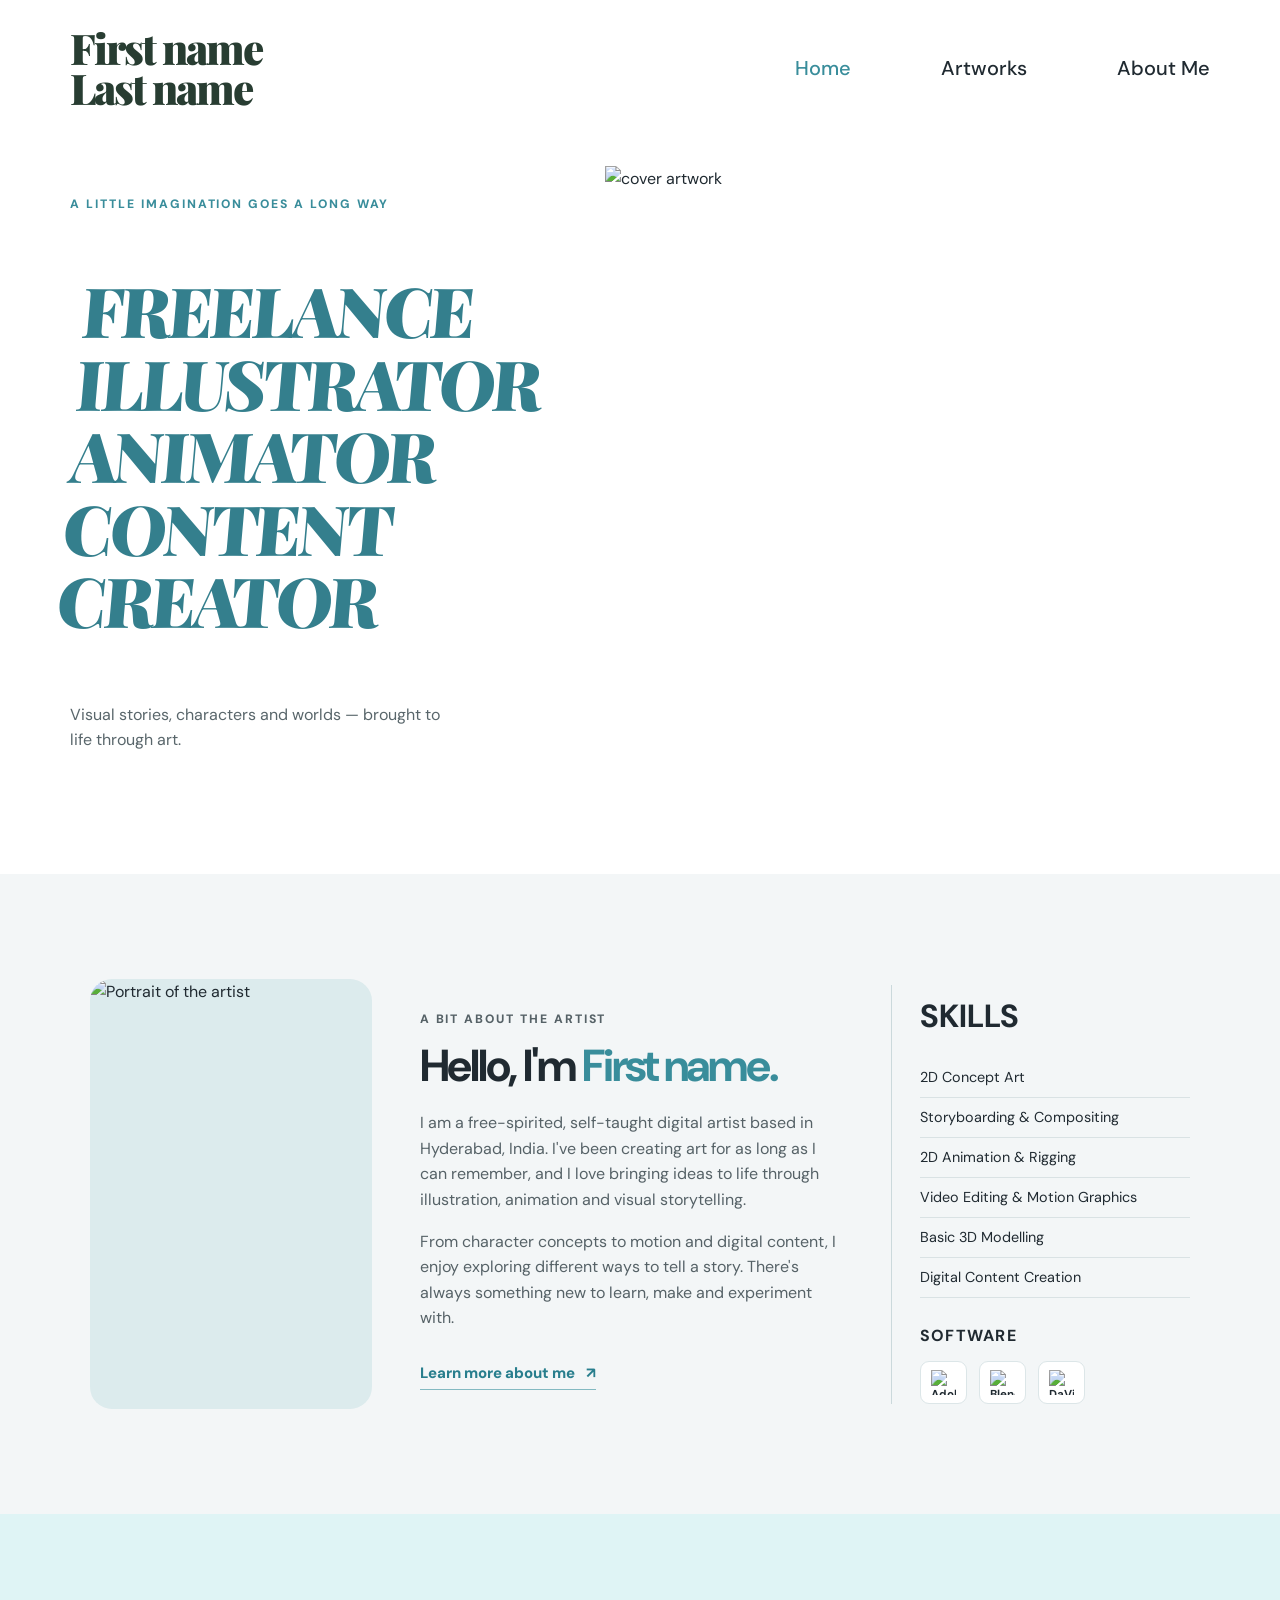
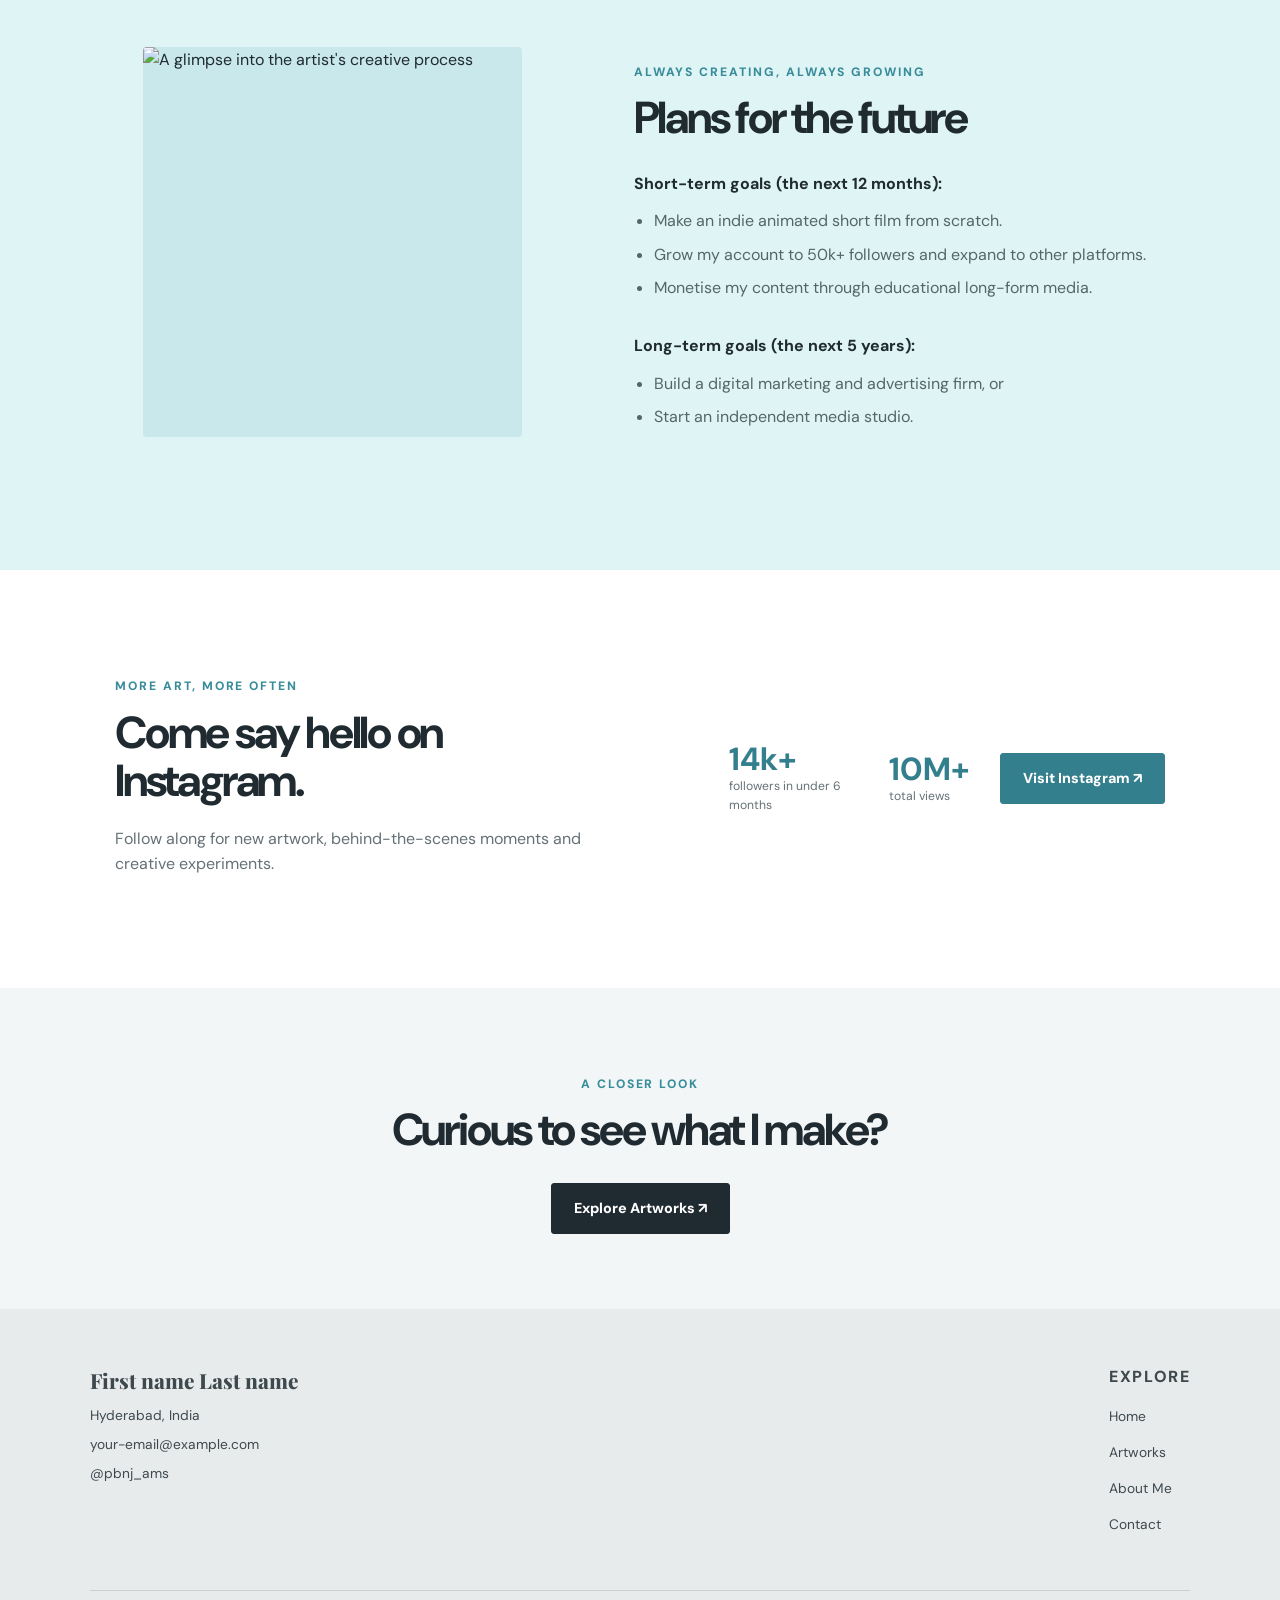
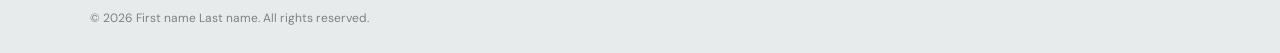
==== index.html @ 8cf7a6e0 "Rename home_page.html to index.html" ====
<!DOCTYPE html>
<html lang="en">
<head>
    <meta charset="UTF-8">
    <meta name="viewport" content="width=device-width, initial-scale=1.0">
    <title>Home</title>
    <link rel="preconnect" href="https://fonts.googleapis.com">
    <link rel="preconnect" href="https://fonts.gstatic.com" crossorigin>
    <link href="https://fonts.googleapis.com/css2?family=DM+Sans:wght@400;500;600;700;800&family=Playfair+Display:wght@700;800;900&display=swap" rel="stylesheet">
    <link rel="stylesheet" href="styles.css">
</head>
<body>
    <nav class="navbar">
        <a class="wordmark" href="home_page.html">First name<br>Last name</a>
        <div class="nav-links">
            <a class="active" href="home_page.html">Home</a>
            <a href="artworks_page.html">Artworks</a>
            <a href="#about">About Me</a>
        </div>
    </nav>

    <main>
        <header class="hero">
            <div class="hero-copy">
                <p class="eyebrow">A little imagination goes a long way</p>
                <h1>Freelance<br>Illustrator<br>Animator<br>Content Creator</h1>
                <p class="hero-note">Visual stories, characters and worlds — brought to life through art.</p>
            </div>
            <div class="hero-image">
                <img src="./Images/DTIYSylM.png" alt="cover artwork">
            </div>
        </header>

        <section class="about-preview" id="about">
            <div class="about-image-wrap">
                <img src="./Images/portrait-photo.jpg" alt="Portrait of the artist">
                
            </div>

            <div class="about-copy">
                <p class="section-kicker">A bit about the artist</p>
                <h2>Hello, I'm <span>First name.</span></h2>
                <p>I am a free-spirited, self-taught digital artist based in Hyderabad, India. I've been creating art for as long as I can remember, and I love bringing ideas to life through illustration, animation and visual storytelling.</p>
                <p>From character concepts to motion and digital content, I enjoy exploring different ways to tell a story. There's always something new to learn, make and experiment with.</p>
                <a class="text-link" href="Images/huevemberd2.png">Learn more about me <span>↗</span></a>
            </div>

            <aside class="skills-box">
                
                <h2>Skills</h2>
                <ul class="skills-list">
                    <li>2D Concept Art</li>
                    <li>Storyboarding &amp; Compositing</li>
                    <li>2D Animation &amp; Rigging</li>
                    <li>Video Editing &amp; Motion Graphics</li>
                    <li>Basic 3D Modelling</li>
                    <li>Digital Content Creation</li>
                </ul>
                <h3>Software</h3>
                <div class="software-list">
                    <div class="software-item">
                        <img src="https://upload.wikimedia.org/wikipedia/commons/a/af/Adobe_Photoshop_CC_icon.svg" alt="Adobe Photoshop logo">
                        
                    </div>
                    <div class="software-item">
                        <img src="https://upload.wikimedia.org/wikipedia/commons/0/0c/Blender_logo_no_text.svg" alt="Blender logo">
                        
                    </div>
                    <div class="software-item">
                        <img src="https://upload.wikimedia.org/wikipedia/commons/4/4d/DaVinci_Resolve_Studio.png" alt="DaVinci Resolve logo">
                        
                    </div>
                </div>
            </aside>
        </section>

        <section class="goals-section">
            <div class="goals-image">
                <img src="./goals-image.png" alt="A glimpse into the artist's creative process">
            </div>
            <div class="goals-copy">
                <p class="section-kicker">Always creating, always growing</p>
                <h2>Plans for the future</h2>
                <div class="goal-group">
                    <h3>Short-term goals (the next 12 months):</h3>
                    <ul>
                        <li>Make an indie animated short film from scratch.</li>
                        <li>Grow my account to 50k+ followers and expand to other platforms.</li>
                        <li>Monetise my content through educational long-form media.</li>
                    </ul>
                </div>
                <div class="goal-group">
                    <h3>Long-term goals (the next 5 years):</h3>
                    <ul>
                        <li>Build a digital marketing and advertising firm, or</li>
                        <li>Start an independent media studio.</li>
                    </ul>
                </div>
            </div>
        </section>

        <section class="instagram-cta">
            <div>
                <p class="section-kicker">More art, more often</p>
                <h2>Come say hello on Instagram.</h2>
                <p>Follow along for new artwork, behind-the-scenes moments and creative experiments.</p>
            </div>
            <div class="instagram-stats">
                <div><strong>14k+</strong><span>followers in under 6 months</span></div>
                <div><strong>10M+</strong><span>total views</span></div>
                <a class="button-link" href="https://www.instagram.com/pbnj_ams/" target="_blank" rel="noopener">Visit Instagram ↗</a>
            </div>
        </section>

        <section class="artworks-prompt">
            <p class="section-kicker">A closer look</p>
            <h2>Curious to see what I make?</h2>
            <a class="button-link button-dark" href="artworks_page.html">Explore Artworks <span>↗</span></a>
        </section>
    </main>

    <footer class="site-footer">
        <div class="footer-contact">
            <a class="footer-wordmark" href="home_page.html">First name Last name</a>
            <p>Hyderabad, India</p>
            <p><a href="mailto:your-email@example.com">your-email@example.com</a></p>
            <p><a href="https://www.instagram.com/pbnj_ams/" target="_blank" rel="noopener">@pbnj_ams</a></p>
        </div>
        <div class="footer-nav">
            <p>Explore</p>
            <a href="home_page.html">Home</a>
            <a href="artworks_page.html">Artworks</a>
            <a href="about_page.html">About Me</a>
            <a href="mailto:your-email@example.com">Contact</a>
        </div>
        <p class="copyright">© 2026 First name Last name. All rights reserved.</p>
    </footer>
</body>
</html>
---- styles.css ----
* {
    box-sizing: border-box;
}

html {
    scroll-behavior: smooth;
}

body {
    margin: 0;
    background: #ffffff;
    color: #202a31;
    font-family: "DM Sans", Arial, sans-serif;
    line-height: 1.6;
}

img {
    display: block;
    max-width: 100%;
}

a {
    color: inherit;
    text-decoration: none;
}

.navbar {
    display: flex;
    justify-content: space-between;
    align-items: center;
    gap: 30px;
    padding: 28px 5.5%;
    background: #ffffff;
}

.wordmark {
    color: #283d32;
    font-family: "Playfair Display", Georgia, serif;
    font-size: clamp(1.8rem, 3.3vw, 3.4rem);
    font-weight: 900;
    line-height: 0.95;
    letter-spacing: -2px;
}

.nav-links {
    display: flex;
    align-items: center;
    justify-content: flex-end;
    gap: clamp(28px, 7vw, 110px);
}

.nav-links a {
    font-size: clamp(0.9rem, 1.7vw, 1.25rem);
    font-weight: 500;
    transition: color 0.2s ease;
}

.nav-links a:hover,
.nav-links a.active {
    color: #398d9b;
}

.hero {
    min-height: 650px;
    display: grid;
    grid-template-columns: 0.9fr 1.1fr;
    align-items: center;
    padding: 12px 0 70px 5.5%;
    overflow: hidden;
}

.hero-copy {
    position: relative;
    z-index: 2;
    padding: 35px 0;
}

.eyebrow,
.section-kicker,
.work-number {
    color: #398d9b;
    font-size: 0.76rem;
    font-weight: 800;
    letter-spacing: 0.16em;
    text-transform: uppercase;
}

.hero h1 {
    display: inline-block;
    margin: 18px -55px 20px 0;
    padding: 28px 48px 30px 0;
    background: #ffffff;
    color: #347f8d;
    font-family: "Playfair Display", Georgia, serif;
    font-size: clamp(2.7rem, 5.4vw, 5.7rem);
    font-weight: 900;
    line-height: 1.05;
    letter-spacing: -0.045em;
    text-transform: uppercase;
    transform: skewX(-5deg);
}

.hero-note {
    max-width: 390px;
    color: #59666b;
    font-size: 1rem;
}

.hero-image {
    height: 620px;
    margin-left: -10px;
    overflow: hidden;
}

.hero-image img {
    width: 100%;
    height: 100%;
    object-fit: cover;
    object-position: center;
}

.about-preview {
    display: grid;
    grid-template-columns: minmax(220px, 0.8fr) minmax(300px, 1.2fr) minmax(230px, 0.85fr);
    align-items: center;
    gap: 48px;
    padding: 105px 7%;
    background: #f3f6f7;
}

.about-image-wrap img {
    width: 100%;
    height: 430px;
    object-fit: cover;
    border-radius: 22px;
    background: #dcebed;
}

.about-copy h2,
.goals-copy h2,
.instagram-cta h2,
.artworks-prompt h2,
.commission-cta h2 {
    margin: 8px 0 20px;
    font-size: clamp(2rem, 3.5vw, 3.5rem);
    line-height: 1.08;
    letter-spacing: -0.05em;
}

.about-copy h2 span {
    color: #398d9b;
}

.about-copy p {
    color: #566267;
}

.text-link {
    display: inline-block;
    margin-top: 14px;
    color: #287e8d;
    font-size: 0.94rem;
    font-weight: 800;
    border-bottom: 1px solid #83b9c1;
    padding-bottom: 4px;
}

.text-link span {
    padding-left: 8px;
}

.skills-box {
    padding-left: 28px;
    border-left: 1px solid #cbd9dc;
}

.skills-box h2 {
    margin: 6px 0 16px;
    font-size: 2rem;
    text-transform: uppercase;
}

.skills-list {
    margin: 0;
    padding: 0;
    list-style: none;
}

.skills-list li {
    padding: 8px 0;
    border-bottom: 1px solid #d9e2e4;
    font-size: 0.9rem;
}

.skills-box h3 {
    margin: 25px 0 12px;
    font-size: 1rem;
    text-transform: uppercase;
    letter-spacing: 0.08em;
}

.software-list {
    display: flex;
    flex-wrap: wrap;
    gap: 12px;
}

.software-item {
    display: flex;
    align-items: center;
    gap: 7px;
    padding: 8px 10px;
    background: #ffffff;
    border: 1px solid #dce6e8;
    border-radius: 9px;
    font-size: 0.72rem;
    font-weight: 700;
}

.software-item img {
    width: 25px;
    height: 25px;
    object-fit: contain;
}

.goals-section {
    display: grid;
    grid-template-columns: 0.9fr 1.1fr;
    align-items: center;
    gap: 8%;
    padding: 105px 9%;
    background: #dff4f5;
}

.goals-image {
    padding: 28px;
}

.goals-image img {
    width: 100%;
    height: 390px;
    object-fit: cover;
    border-radius: 4px;
    background: #c8e8eb;
}

.goal-group {
    margin-top: 28px;
}

.goal-group h3 {
    margin-bottom: 8px;
    font-size: 1rem;
}

.goal-group h3 span {
    color: #648187;
    font-size: 0.82rem;
    font-weight: 500;
}

.goal-group ul {
    margin: 0;
    padding-left: 20px;
    color: #53676b;
}

.goal-group li {
    padding: 4px 0;
}

.instagram-cta {
    display: flex;
    justify-content: space-between;
    align-items: center;
    gap: 50px;
    padding: 95px 9%;
    background: #ffffff;
}

.instagram-cta > div:first-child {
    max-width: 520px;
}

.instagram-cta p:not(.section-kicker) {
    color: #657176;
}

.instagram-stats {
    display: flex;
    align-items: center;
    gap: 30px;
    flex-wrap: wrap;
}

.instagram-stats div {
    display: flex;
    flex-direction: column;
}

.instagram-stats strong {
    color: #347f8d;
    font-size: 2rem;
    line-height: 1.1;
}

.instagram-stats span {
    max-width: 130px;
    color: #657176;
    font-size: 0.76rem;
}

.button-link {
    display: inline-block;
    padding: 13px 22px;
    background: #347f8d;
    color: #ffffff;
    border: 1px solid #347f8d;
    border-radius: 3px;
    font-size: 0.9rem;
    font-weight: 800;
    transition: background 0.2s ease, color 0.2s ease;
}

.button-link:hover {
    background: #ffffff;
    color: #347f8d;
}

.artworks-prompt {
    padding: 75px 7%;
    text-align: center;
    background: #f2f6f7;
}

.artworks-prompt h2 {
    margin-bottom: 28px;
}

.button-dark {
    background: #202a31;
    border-color: #202a31;
}

.button-dark:hover {
    color: #202a31;
}

.site-footer {
    display: grid;
    grid-template-columns: 1fr auto;
    gap: 30px;
    padding: 55px 7% 25px;
    background: #e8ebec;
    color: #3e494e;
}

.footer-wordmark {
    font-family: "Playfair Display", Georgia, serif;
    font-size: 1.3rem;
    font-weight: 800;
}

.footer-contact p,
.footer-nav a {
    margin: 7px 0;
    font-size: 0.86rem;
}

.footer-contact a:hover,
.footer-nav a:hover {
    color: #287e8d;
}

.footer-nav {
    display: flex;
    flex-direction: column;
    align-items: flex-start;
}

.footer-nav p {
    margin: 0 0 8px;
    font-weight: 800;
    text-transform: uppercase;
    letter-spacing: 0.1em;
}

.copyright {
    grid-column: 1 / -1;
    margin: 18px 0 0;
    padding-top: 18px;
    border-top: 1px solid #cbd1d3;
    color: #788286;
    font-size: 0.75rem;
}

/* Page 2 */

.page-intro {
    padding: 90px 9% 75px;
    background: #ffffff;
}

.page-intro h1 {
    margin: 5px 0 15px;
    font-family: "Playfair Display", Georgia, serif;
    font-size: clamp(3.5rem, 8vw, 7rem);
    line-height: 1;
}

.page-intro h1 span {
    color: #398d9b;
}

.page-intro > p:last-child {
    max-width: 570px;
    color: #657176;
}

.artwork-row {
    display: grid;
    grid-template-columns: 1fr 1fr;
    align-items: center;
    gap: 8%;
    padding: 85px 9%;
}

.artwork-blue {
    background: #e2f4f5;
}

.artwork-white {
    background: #ffffff;
}

.artwork-row.reverse .artwork-copy {
    order: 2;
}

.artwork-row.reverse .artwork-image,
.artwork-row.reverse .clear-context-images {
    order: 1;
}

.artwork-copy {
    max-width: 490px;
}

.work-number {
    margin-bottom: 18px;
}

.artwork-copy h2 {
    margin: 0 0 18px;
    font-size: clamp(1.8rem, 3vw, 3rem);
    line-height: 1.12;
    letter-spacing: -0.04em;
}

.artwork-copy p:not(.work-number) {
    color: #5d6b70;
}

.artwork-image img {
    width: 100%;
    aspect-ratio: 4 / 5;
    object-fit: cover;
    border-radius: 3px;
}

.clear-context-images {
    display: grid;
    grid-template-columns: 1fr 1fr;
    gap: 12px;
    align-items: start;
}

.clear-context-images img {
    width: 100%;
    height: 175px;
    object-fit: cover;
    border-radius: 3px;
}

.clear-context-images img:last-child {
    grid-column: 1 / -1;
    width: 72%;
    justify-self: center;
}

.commission-cta {
    padding: 100px 9%;
    text-align: center;
    background: #f2f6f7;
}

.commission-cta h2 {
    margin-bottom: 18px;
    font-family: "Playfair Display", Georgia, serif;
}

.commission-cta > p:not(.section-kicker):not(.contact-note) {
    max-width: 540px;
    margin: 0 auto;
    color: #657176;
}

.contact-actions {
    display: flex;
    justify-content: center;
    align-items: center;
    gap: 25px;
    flex-wrap: wrap;
    margin-top: 28px;
}

.contact-note {
    margin-top: 25px;
    color: #7a8589;
    font-size: 0.85rem;
}

/* Flex box */
@media (max-width: 900px) {
    .about-preview {
        grid-template-columns: 0.8fr 1.2fr;
        gap: 35px;
    }

    .skills-box {
        grid-column: 1 / -1;
        padding: 25px 0 0;
        border-left: 0;
        border-top: 1px solid #cbd9dc;
    }

    .instagram-cta {
        align-items: flex-start;
        flex-direction: column;
    }
}

@media (max-width: 650px) {
    .navbar {
        align-items: flex-start;
        flex-direction: column;
        padding: 22px 6%;
        gap: 20px;
    }

    .wordmark {
        font-size: 2rem;
    }

    .nav-links {
        width: 100%;
        justify-content: space-between;
        gap: 12px;
    }

    .nav-links a {
        font-size: 0.9rem;
    }

    .hero {
        display: flex;
        flex-direction: column;
        align-items: stretch;
        min-height: 0;
        padding: 30px 6% 0;
    }

    .hero-copy {
        padding: 20px 0 0;
    }

    .hero h1 {
        margin: 12px 0 12px;
        padding: 0;
        background: transparent;
        color: #347f8d;
        font-size: clamp(2.5rem, 12vw, 4.5rem);
        transform: none;
    }

    .hero-note {
        max-width: 100%;
    }

    .hero-image {
        height: 340px;
        margin: 10px -6% 0;
        opacity: 0.58;
    }

    .about-preview {
        display: flex;
        flex-direction: column;
        align-items: stretch;
        padding: 65px 7%;
        gap: 30px;
    }

    .about-image-wrap img {
        height: 330px;
    }

    .skills-box {
        width: 100%;
    }

    .goals-section {
        display: flex;
        flex-direction: column;
        gap: 15px;
        padding: 65px 7%;
    }

    .goals-image {
        width: 100%;
        padding: 0;
    }

    .goals-image img {
        height: 260px;
    }

    .instagram-cta {
        padding: 65px 7%;
    }

    .instagram-stats {
        gap: 20px;
    }

    .site-footer {
        grid-template-columns: 1fr 1fr;
        padding: 40px 7% 22px;
    }

    .page-intro {
        padding: 65px 7% 50px;
    }

    .artwork-row {
        display: flex;
        flex-direction: column;
        align-items: stretch;
        gap: 28px;
        padding: 60px 7%;
    }

    .artwork-row.reverse .artwork-copy,
    .artwork-row.reverse .artwork-image,
    .artwork-row.reverse .clear-context-images {
        order: initial;
    }

    .artwork-image img {
        aspect-ratio: 4 / 5;
    }

    .clear-context-images img {
        height: 125px;
    }

    .commission-cta {
        padding: 70px 7%;
    }
}
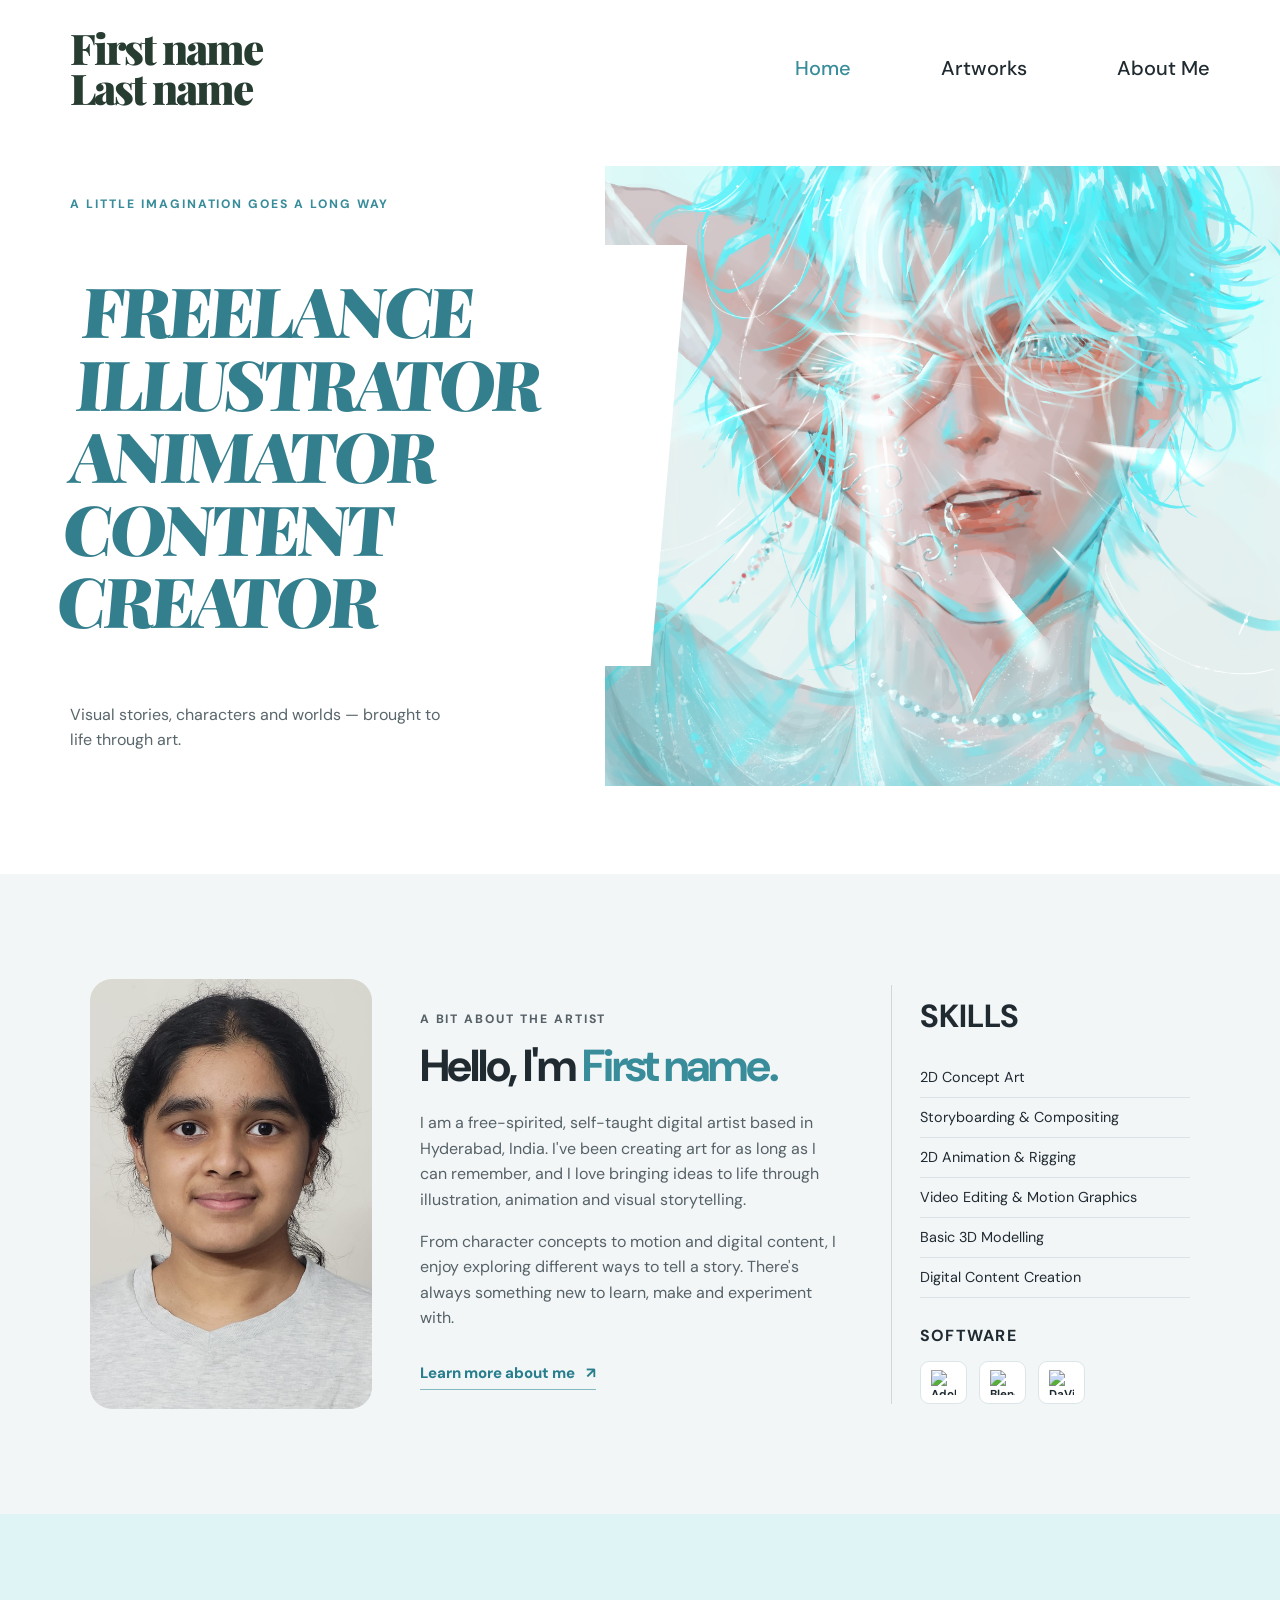
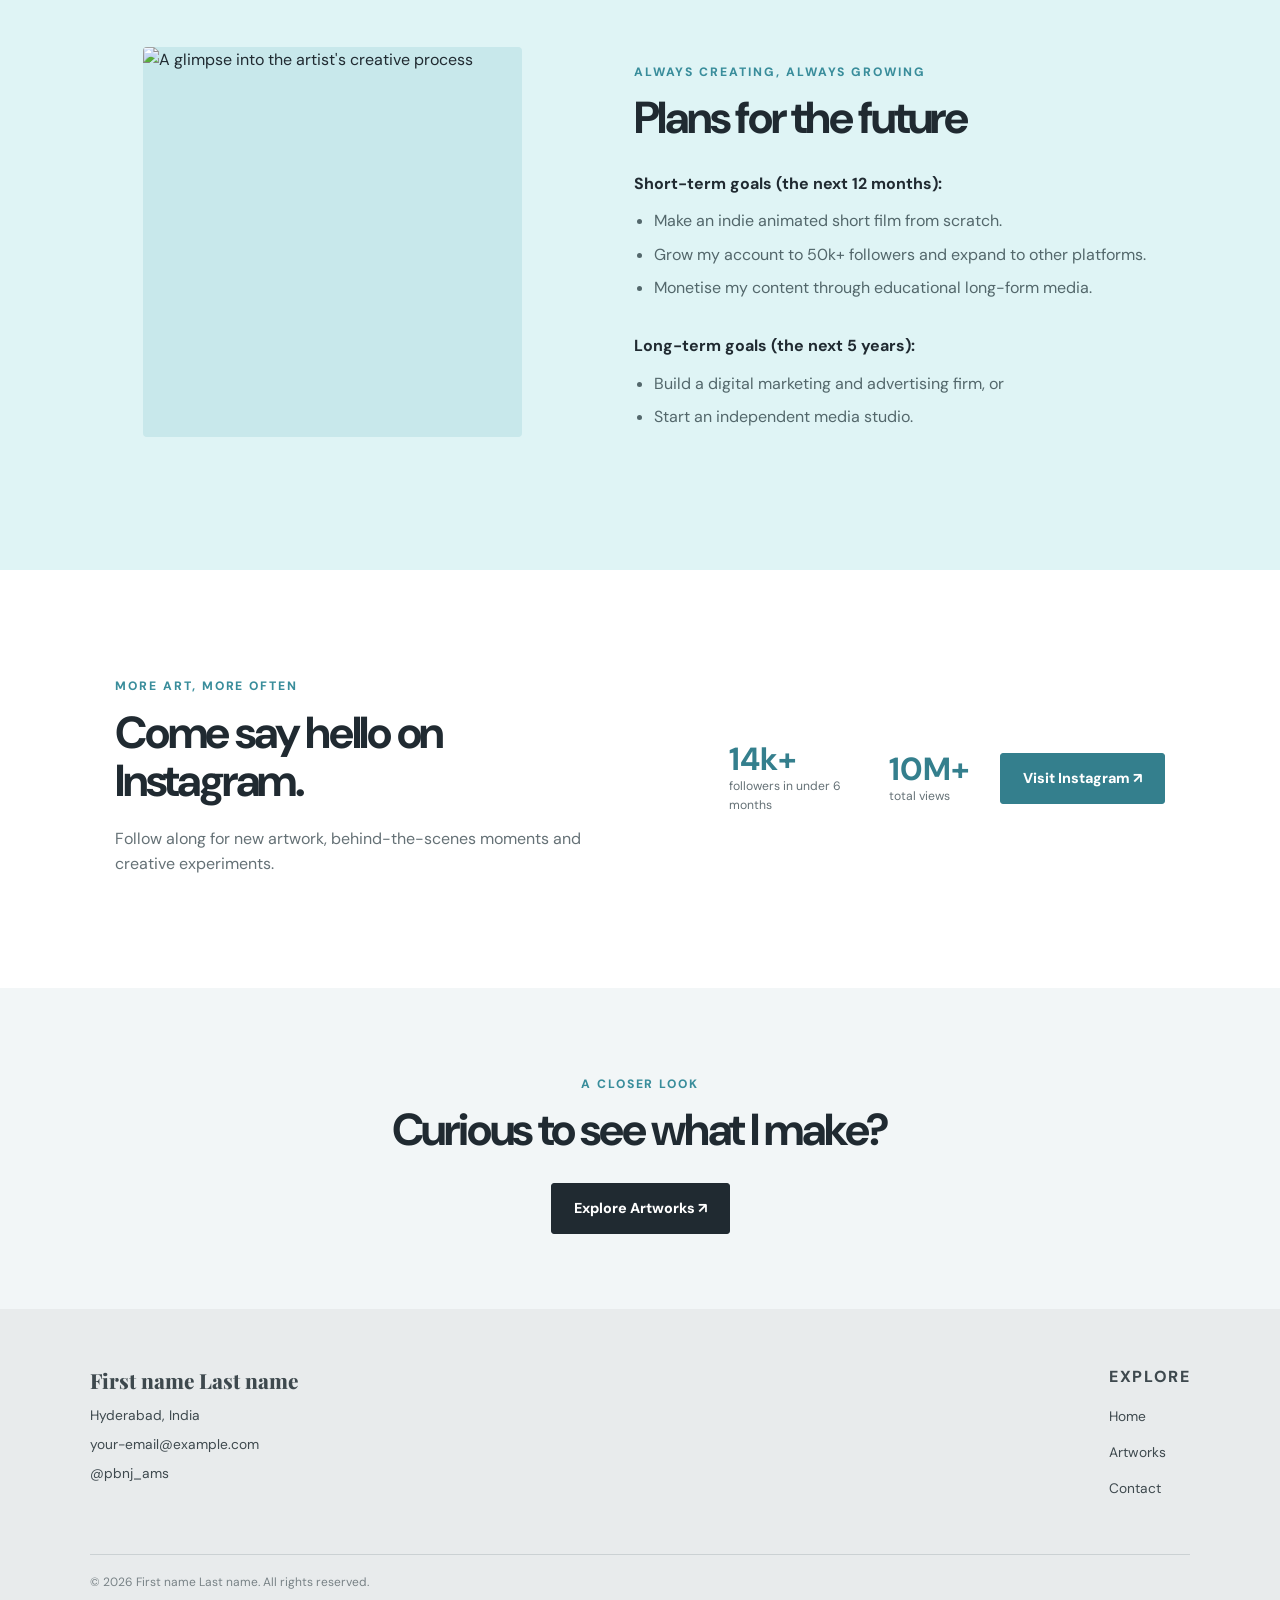
==== commit 24a84cea: "Update links to point to index.html and email" ====
--- a/index.html
+++ b/index.html
@@ -11,9 +11,9 @@
 </head>
 <body>
     <nav class="navbar">
-        <a class="wordmark" href="home_page.html">First name<br>Last name</a>
+        <a class="wordmark" href="index.html">First name<br>Last name</a>
         <div class="nav-links">
-            <a class="active" href="home_page.html">Home</a>
+            <a class="active" href="index.html">Home</a>
             <a href="artworks_page.html">Artworks</a>
             <a href="#about">About Me</a>
         </div>
@@ -121,17 +121,16 @@
 
     <footer class="site-footer">
         <div class="footer-contact">
-            <a class="footer-wordmark" href="home_page.html">First name Last name</a>
+            <a class="footer-wordmark" href="index.html">First name Last name</a>
             <p>Hyderabad, India</p>
             <p><a href="mailto:your-email@example.com">your-email@example.com</a></p>
             <p><a href="https://www.instagram.com/pbnj_ams/" target="_blank" rel="noopener">@pbnj_ams</a></p>
         </div>
         <div class="footer-nav">
             <p>Explore</p>
-            <a href="home_page.html">Home</a>
+            <a href="index.html">Home</a>
             <a href="artworks_page.html">Artworks</a>
-            <a href="about_page.html">About Me</a>
-            <a href="mailto:your-email@example.com">Contact</a>
+            <a href="mailto:jasmithaeadara@gmail.com">Contact</a>
         </div>
         <p class="copyright">© 2026 First name Last name. All rights reserved.</p>
     </footer>
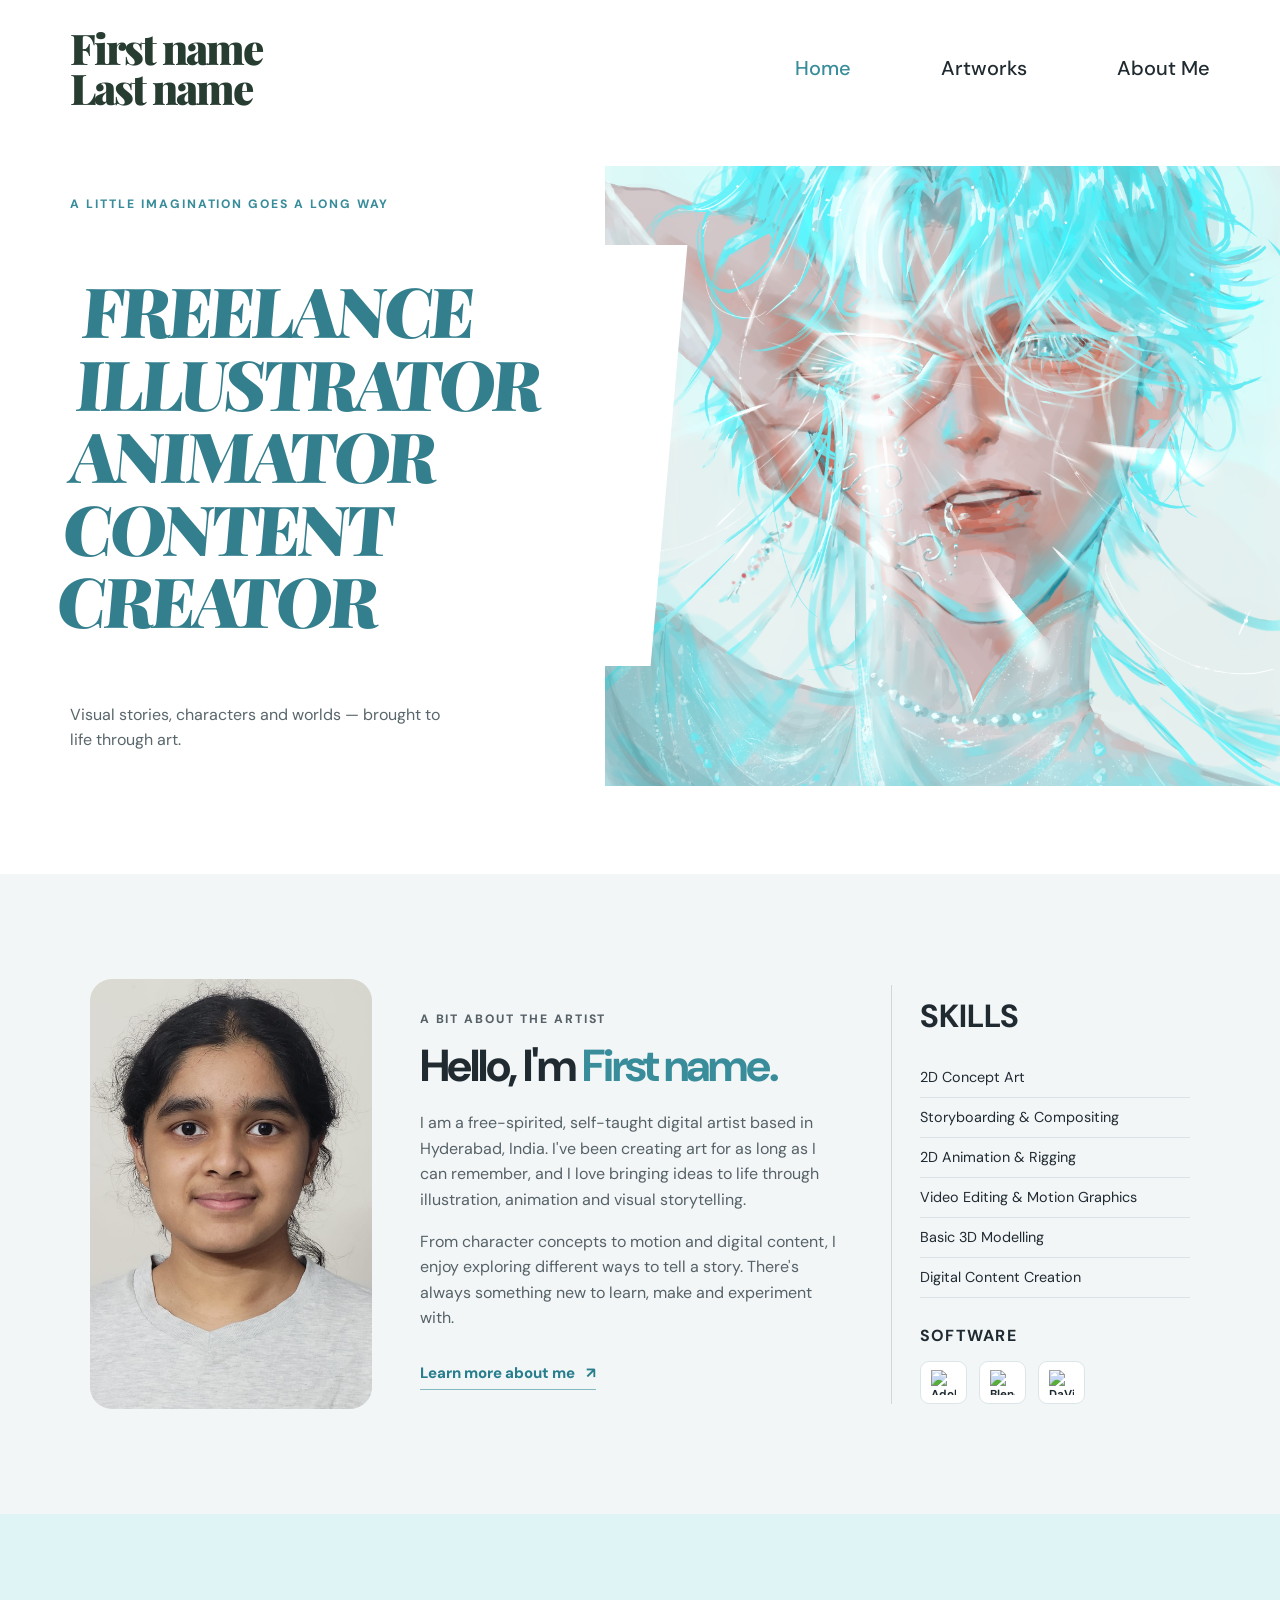
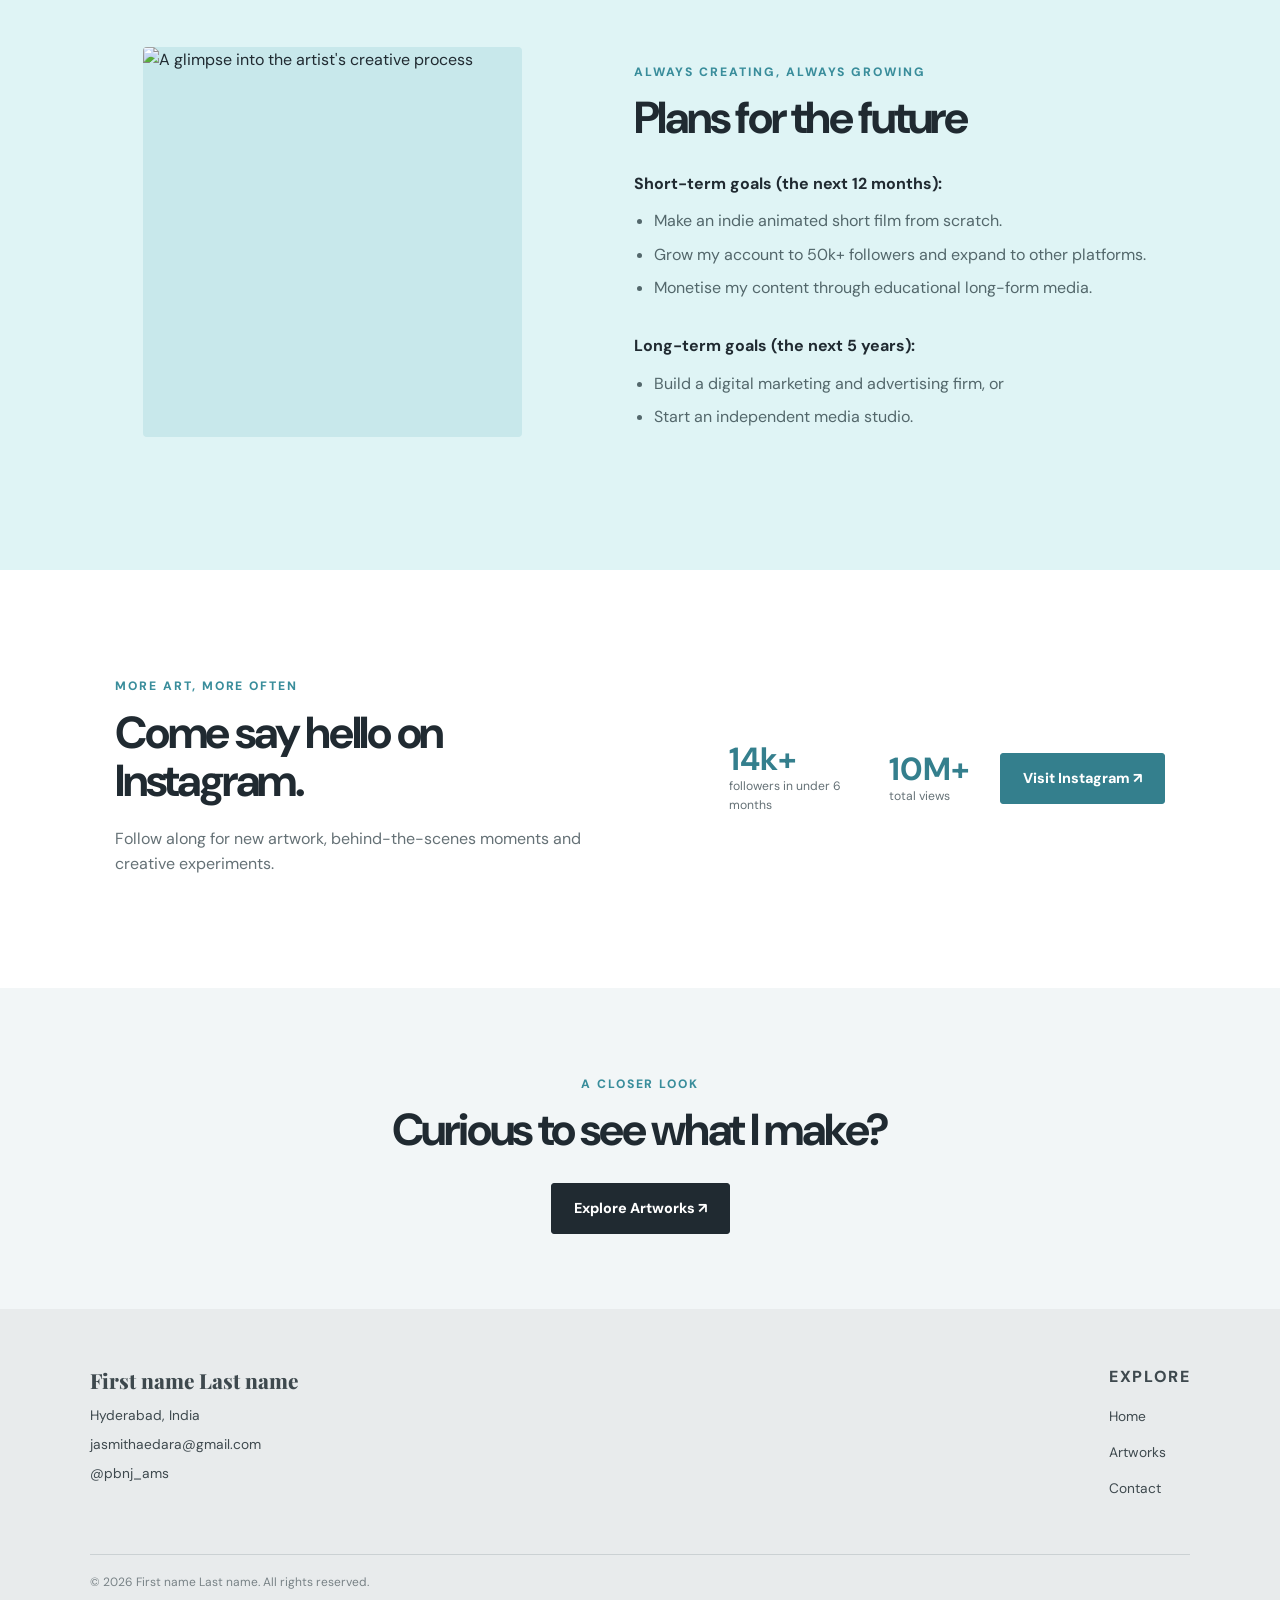
==== commit 4f86812c: "Update email address in footer" ====
--- a/index.html
+++ b/index.html
@@ -123,7 +123,7 @@
         <div class="footer-contact">
             <a class="footer-wordmark" href="index.html">First name Last name</a>
             <p>Hyderabad, India</p>
-            <p><a href="mailto:your-email@example.com">your-email@example.com</a></p>
+            <p><a href="mailto:jasmithaedara@gmail.com">jasmithaedara@gmail.com</a></p>
             <p><a href="https://www.instagram.com/pbnj_ams/" target="_blank" rel="noopener">@pbnj_ams</a></p>
         </div>
         <div class="footer-nav">
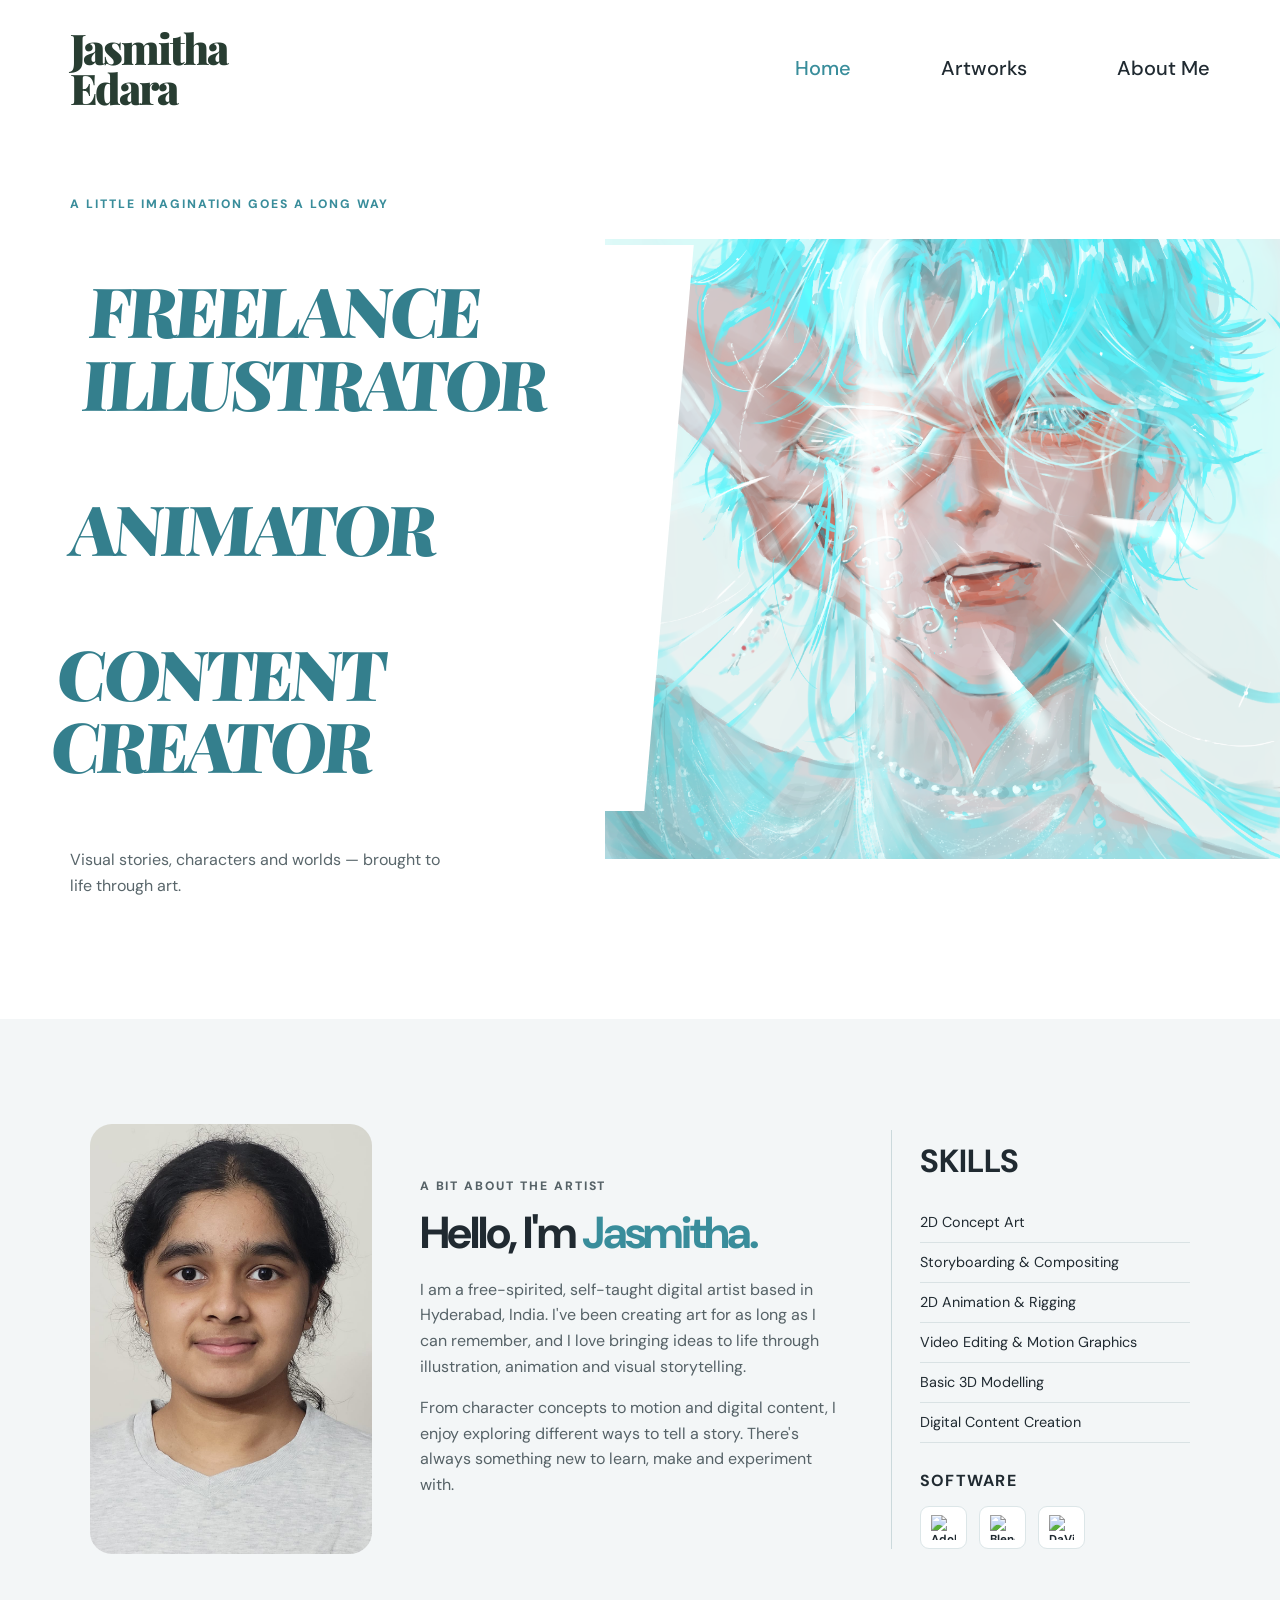
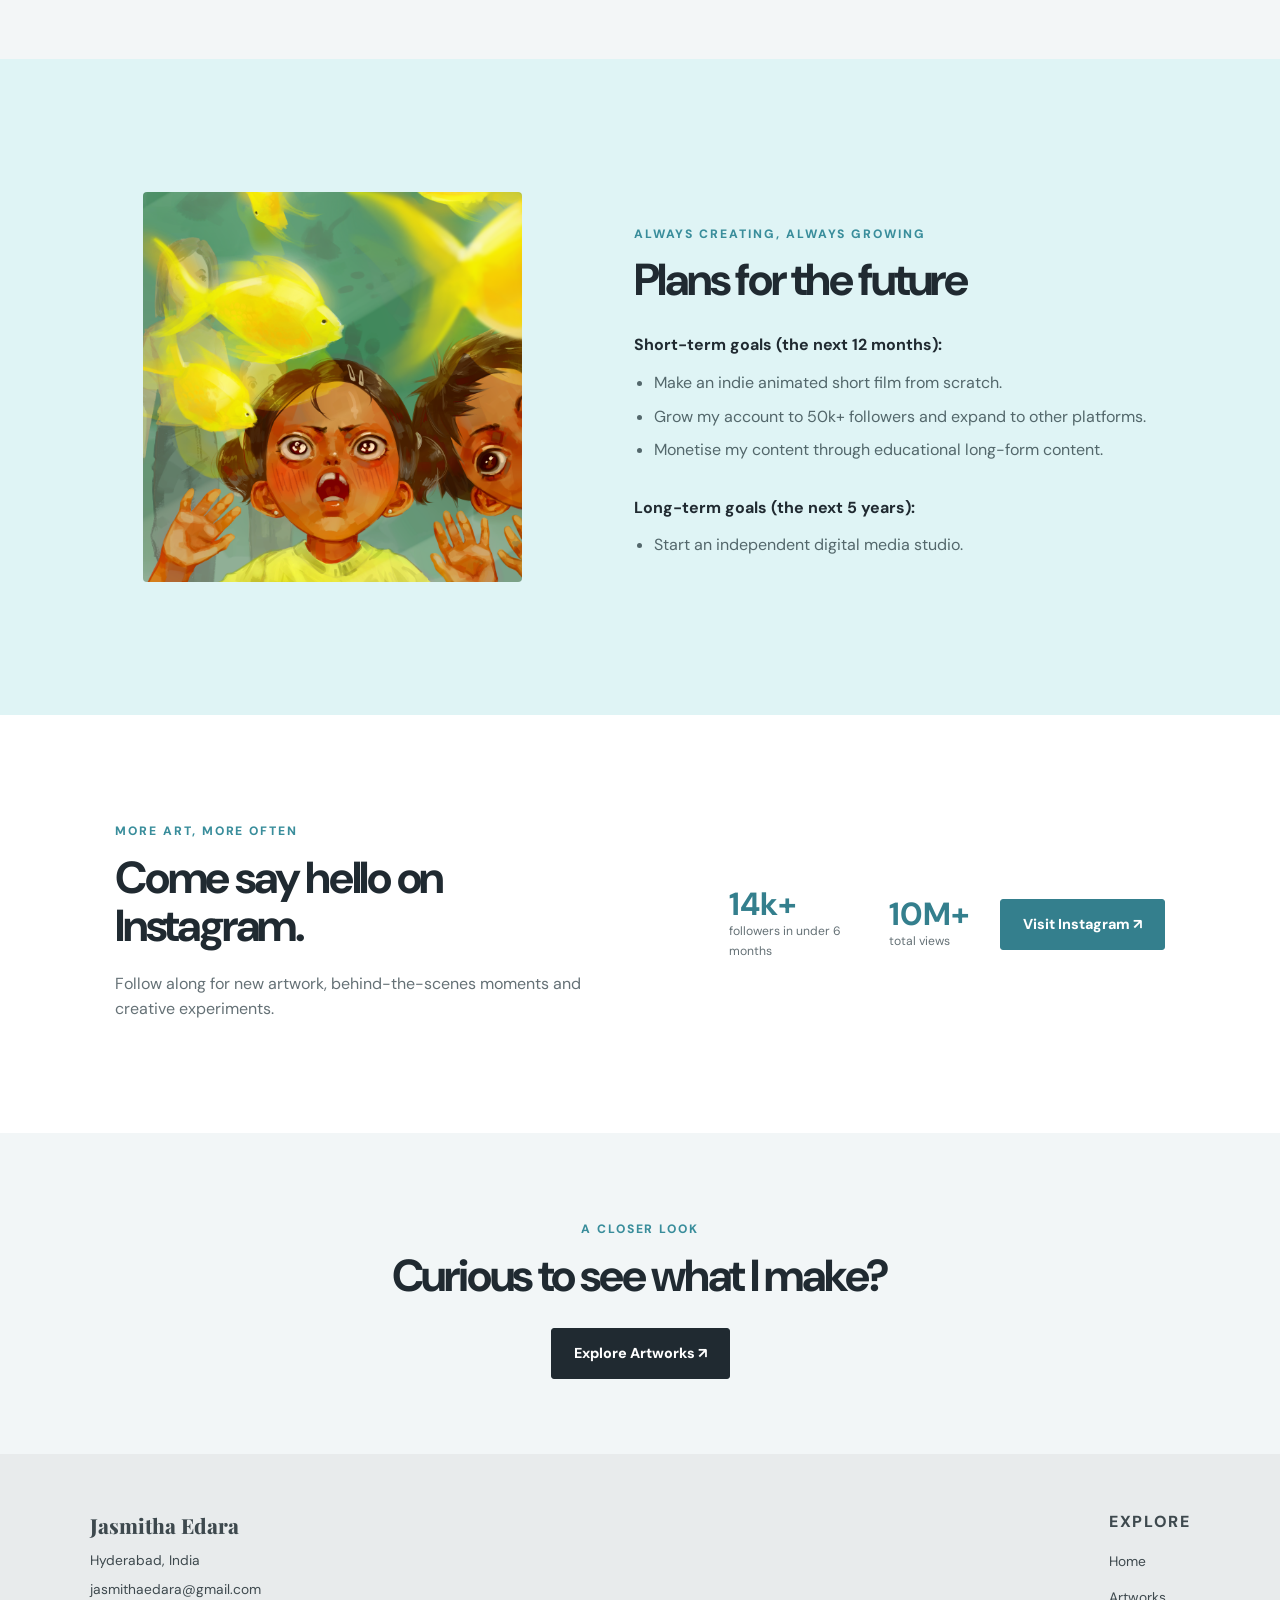
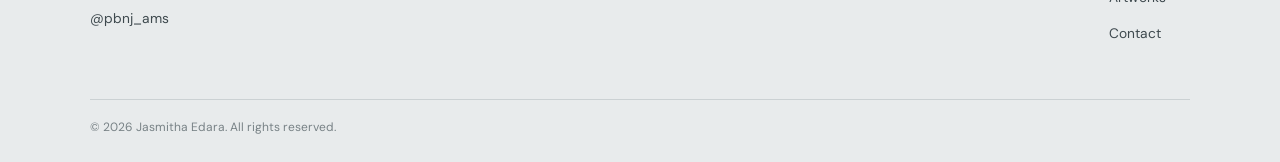
==== commit 2ec30230: "Update personal information in index.html" ====
--- a/index.html
+++ b/index.html
@@ -11,7 +11,7 @@
 </head>
 <body>
     <nav class="navbar">
-        <a class="wordmark" href="index.html">First name<br>Last name</a>
+        <a class="wordmark" href="index.html">Jasmitha<br>Edara</a>
         <div class="nav-links">
             <a class="active" href="index.html">Home</a>
             <a href="artworks_page.html">Artworks</a>
@@ -23,7 +23,7 @@
         <header class="hero">
             <div class="hero-copy">
                 <p class="eyebrow">A little imagination goes a long way</p>
-                <h1>Freelance<br>Illustrator<br>Animator<br>Content Creator</h1>
+                <h1>Freelance<br>Illustrator<br><br>Animator<br><br>Content Creator</h1>
                 <p class="hero-note">Visual stories, characters and worlds — brought to life through art.</p>
             </div>
             <div class="hero-image">
@@ -39,10 +39,10 @@
 
             <div class="about-copy">
                 <p class="section-kicker">A bit about the artist</p>
-                <h2>Hello, I'm <span>First name.</span></h2>
+                <h2>Hello, I'm <span>Jasmitha.</span></h2>
                 <p>I am a free-spirited, self-taught digital artist based in Hyderabad, India. I've been creating art for as long as I can remember, and I love bringing ideas to life through illustration, animation and visual storytelling.</p>
                 <p>From character concepts to motion and digital content, I enjoy exploring different ways to tell a story. There's always something new to learn, make and experiment with.</p>
-                <a class="text-link" href="Images/huevemberd2.png">Learn more about me <span>↗</span></a>
+                <!--<a class="text-link" href="">Learn more about me <span>↗</span></a>-->
             </div>
 
             <aside class="skills-box">
@@ -76,7 +76,7 @@
 
         <section class="goals-section">
             <div class="goals-image">
-                <img src="./goals-image.png" alt="A glimpse into the artist's creative process">
+                <img src="./Images/huevemberd2.png" alt="A glimpse into the artist's creative process">
             </div>
             <div class="goals-copy">
                 <p class="section-kicker">Always creating, always growing</p>
@@ -86,14 +86,13 @@
                     <ul>
                         <li>Make an indie animated short film from scratch.</li>
                         <li>Grow my account to 50k+ followers and expand to other platforms.</li>
-                        <li>Monetise my content through educational long-form media.</li>
+                        <li>Monetise my content through educational long-form content.</li>
                     </ul>
                 </div>
                 <div class="goal-group">
                     <h3>Long-term goals (the next 5 years):</h3>
                     <ul>
-                        <li>Build a digital marketing and advertising firm, or</li>
-                        <li>Start an independent media studio.</li>
+                        <li>Start an independent digital media studio.</li>
                     </ul>
                 </div>
             </div>
@@ -121,7 +120,7 @@
 
     <footer class="site-footer">
         <div class="footer-contact">
-            <a class="footer-wordmark" href="index.html">First name Last name</a>
+            <a class="footer-wordmark" href="index.html">Jasmitha Edara</a>
             <p>Hyderabad, India</p>
             <p><a href="mailto:jasmithaedara@gmail.com">jasmithaedara@gmail.com</a></p>
             <p><a href="https://www.instagram.com/pbnj_ams/" target="_blank" rel="noopener">@pbnj_ams</a></p>
@@ -132,7 +131,7 @@
             <a href="artworks_page.html">Artworks</a>
             <a href="mailto:jasmithaeadara@gmail.com">Contact</a>
         </div>
-        <p class="copyright">© 2026 First name Last name. All rights reserved.</p>
+        <p class="copyright">© 2026 Jasmitha Edara. All rights reserved.</p>
     </footer>
 </body>
 </html>
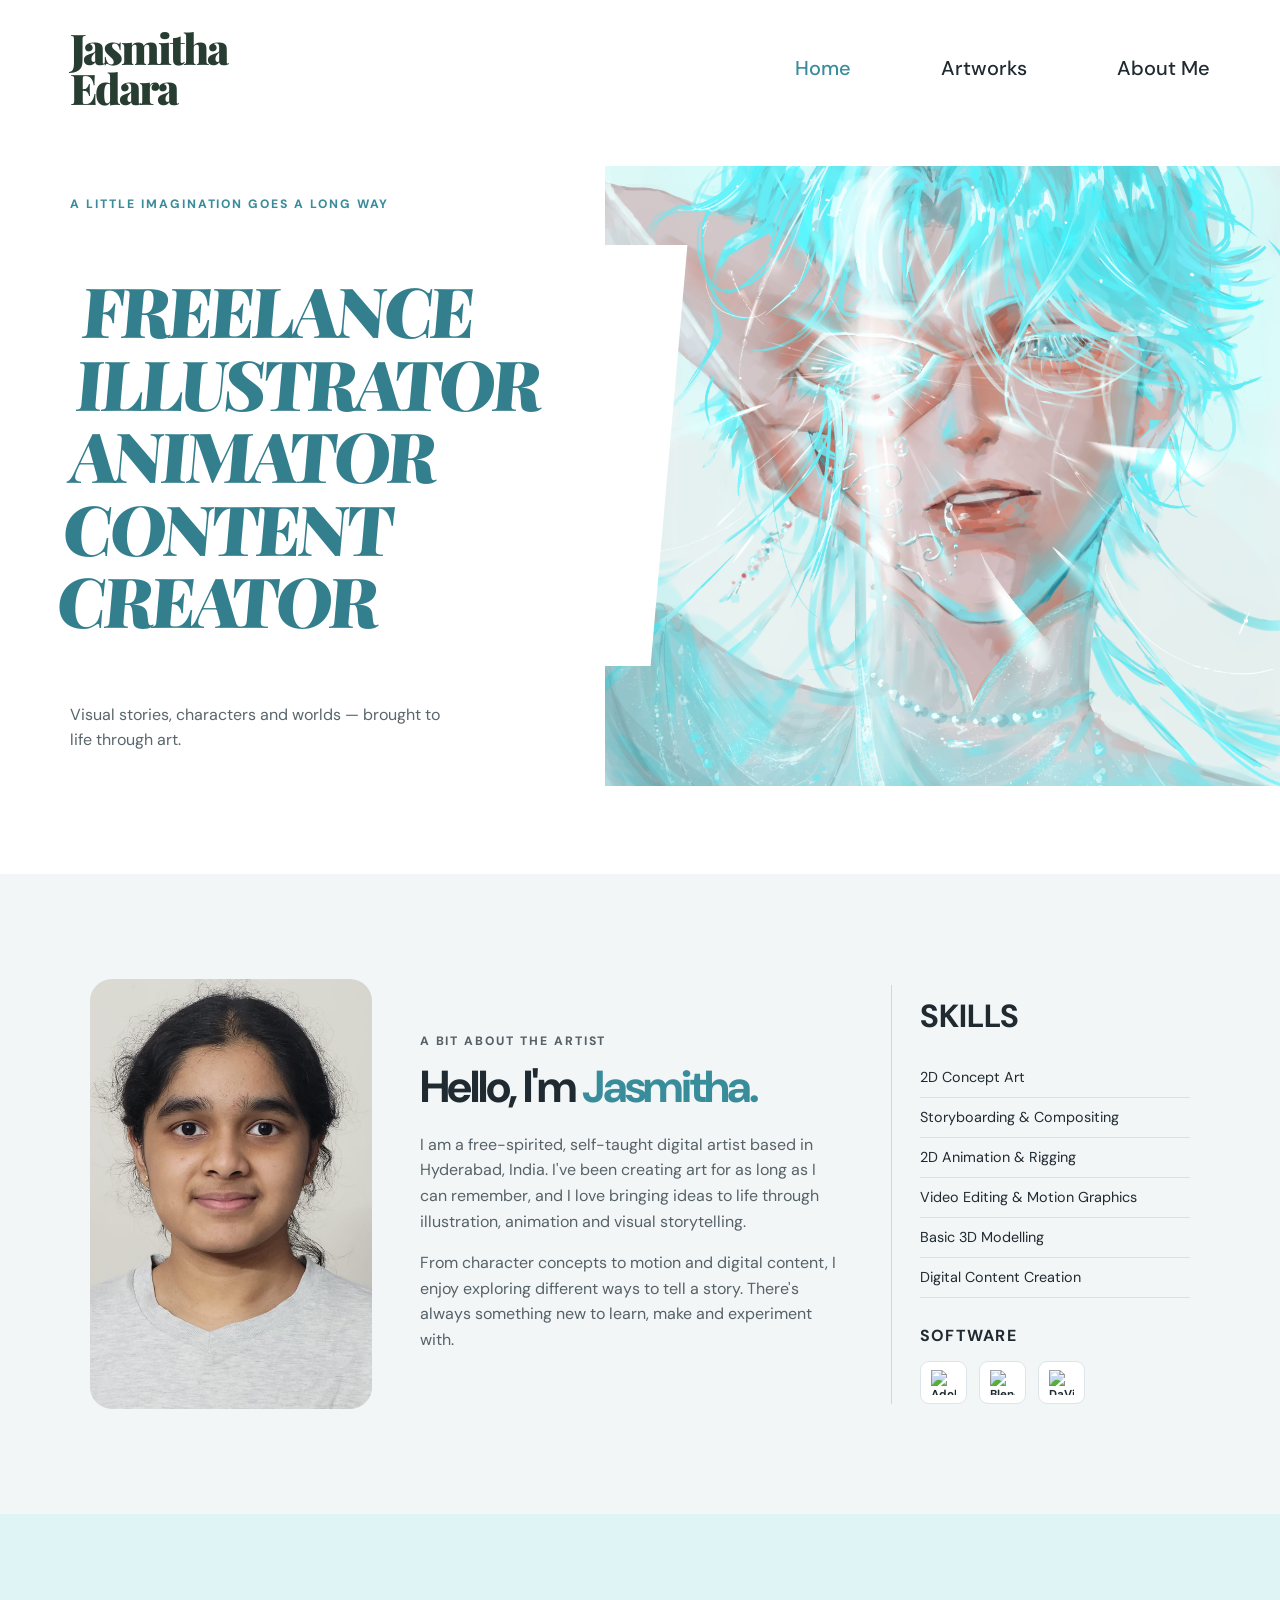
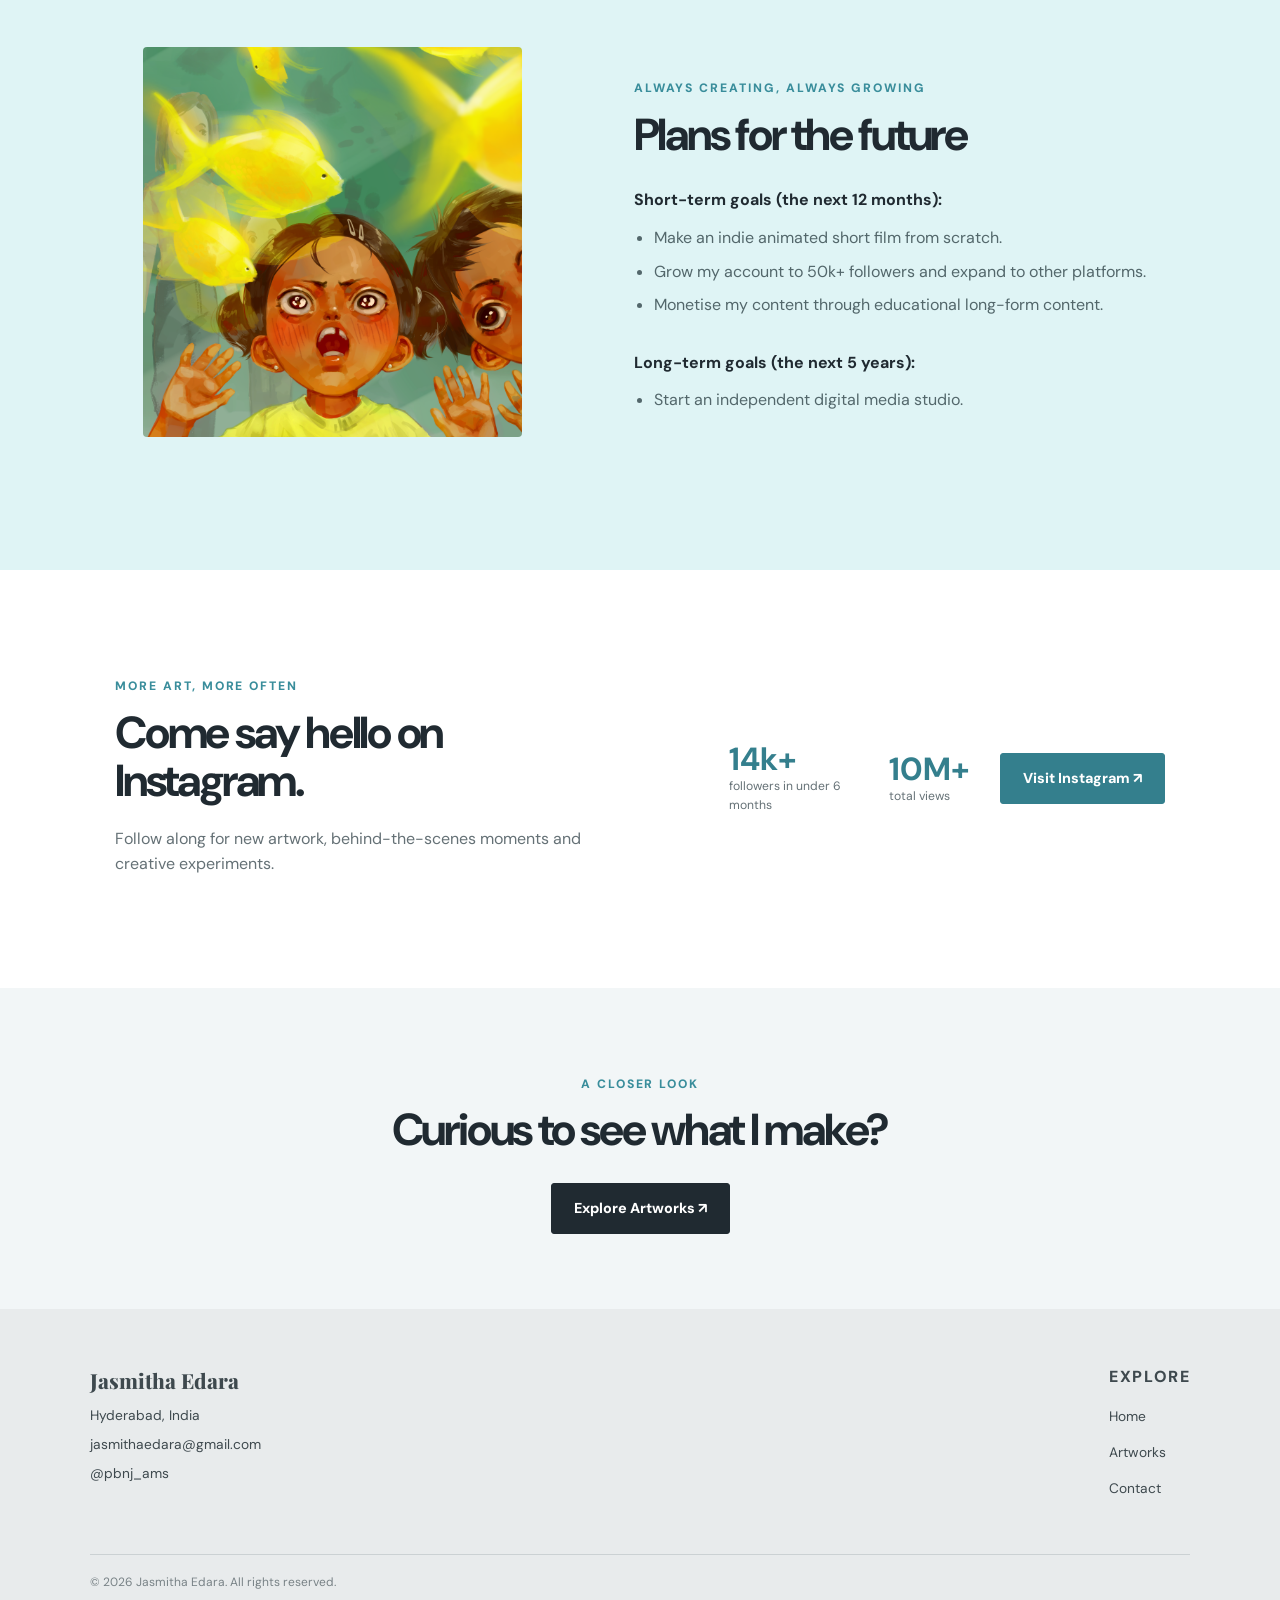
==== commit 4878b102: "Remove extra line breaks in header" ====
--- a/index.html
+++ b/index.html
@@ -23,7 +23,7 @@
         <header class="hero">
             <div class="hero-copy">
                 <p class="eyebrow">A little imagination goes a long way</p>
-                <h1>Freelance<br>Illustrator<br><br>Animator<br><br>Content Creator</h1>
+                <h1>Freelance<br>Illustrator<br>Animator<br>Content Creator</h1>
                 <p class="hero-note">Visual stories, characters and worlds — brought to life through art.</p>
             </div>
             <div class="hero-image">
